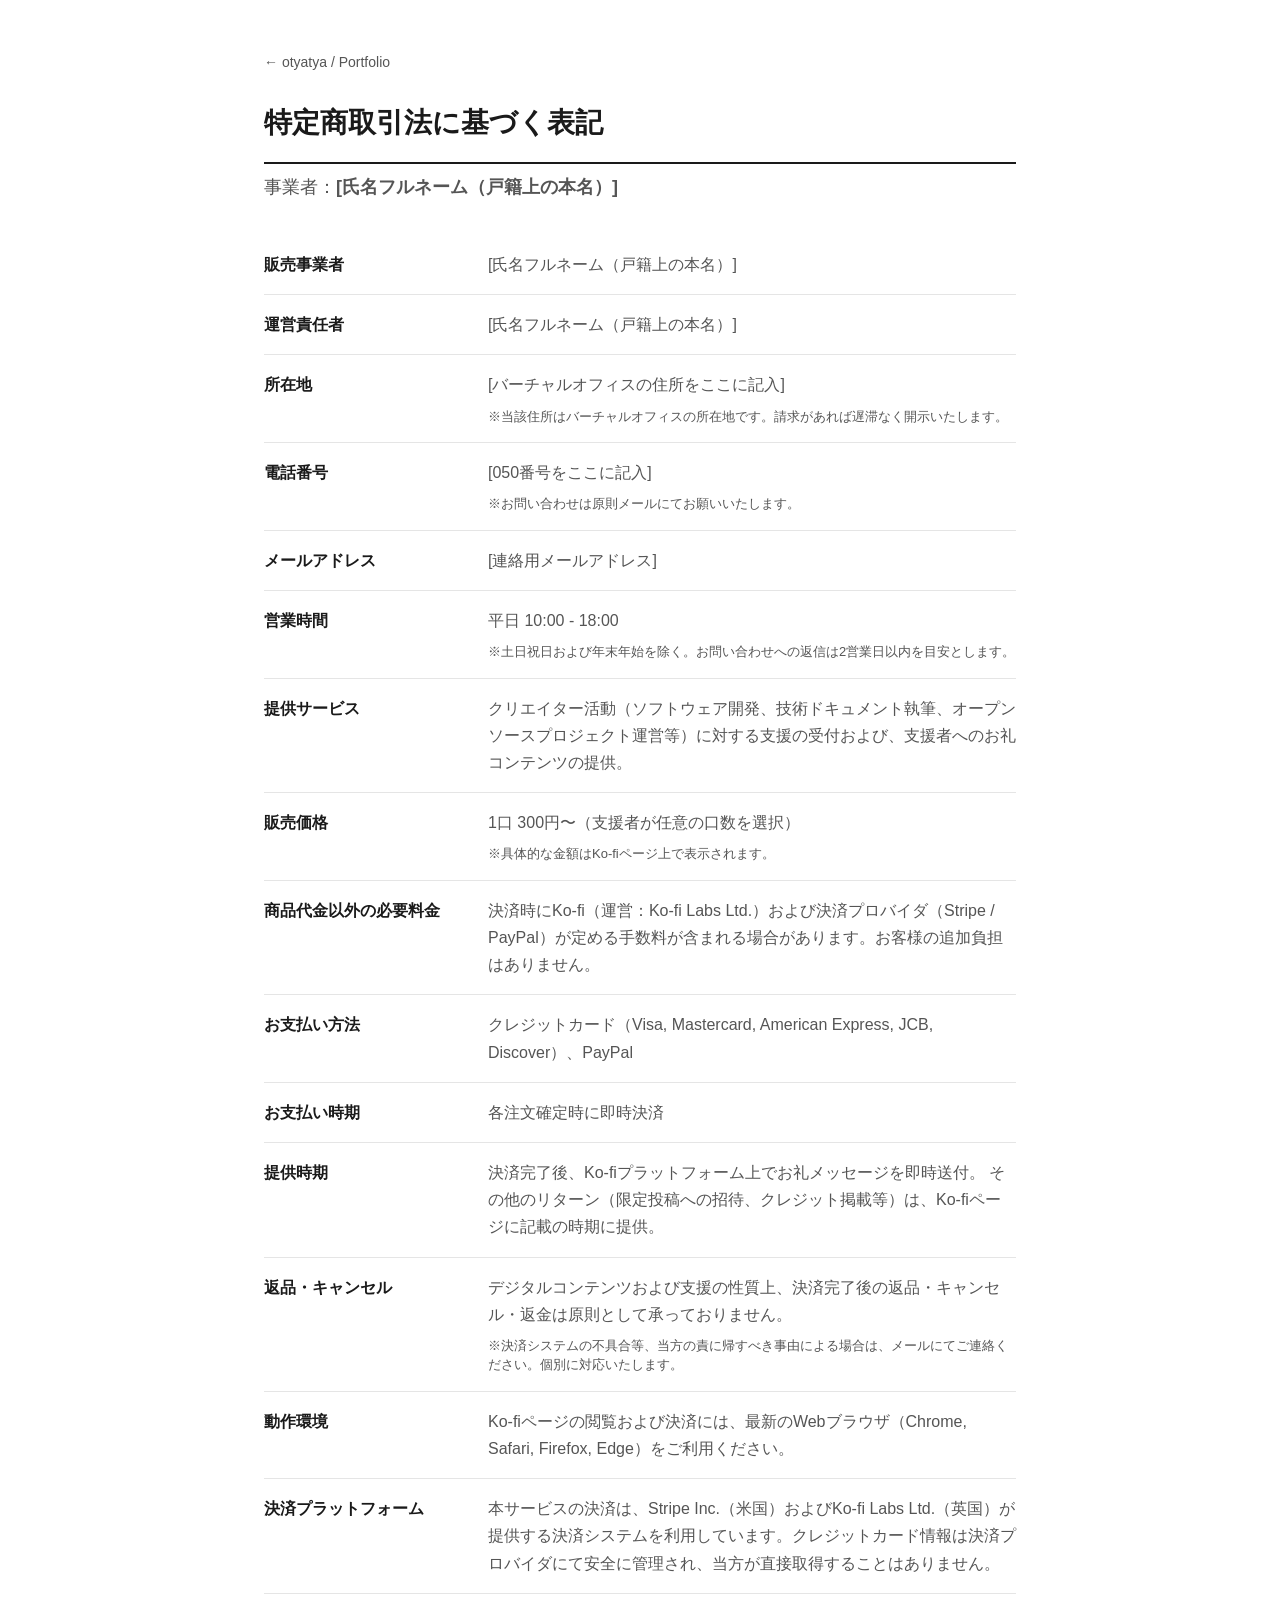
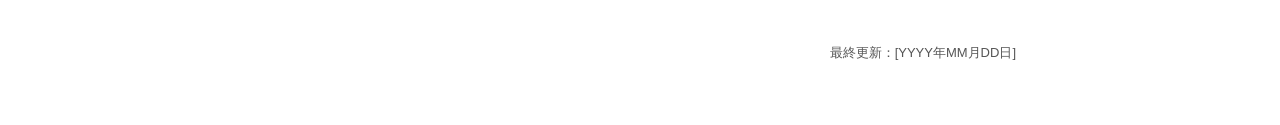
==== legal/tokushoho.html @ c8c9dba8 "Initial commit: portfolio site" ====
<!DOCTYPE html>
<html lang="ja">
<head>
<meta charset="UTF-8">
<meta name="viewport" content="width=device-width, initial-scale=1.0">
<title>特定商取引法に基づく表記 — otyatya</title>
<link rel="stylesheet" href="../style.css">
</head>
<body>
<div class="container legal">

<a class="back-link" href="../index.html">← otyatya / Portfolio</a>

<h1>特定商取引法に基づく表記</h1>
<p class="business-owner">事業者：<strong>[氏名フルネーム（戸籍上の本名）]</strong></p>

<dl>
  <div class="row">
    <dt>販売事業者</dt>
    <dd>[氏名フルネーム（戸籍上の本名）]</dd>
  </div>

  <div class="row">
    <dt>運営責任者</dt>
    <dd>[氏名フルネーム（戸籍上の本名）]</dd>
  </div>

  <div class="row">
    <dt>所在地</dt>
    <dd>
      [バーチャルオフィスの住所をここに記入]
      <span class="note">※当該住所はバーチャルオフィスの所在地です。請求があれば遅滞なく開示いたします。</span>
    </dd>
  </div>

  <div class="row">
    <dt>電話番号</dt>
    <dd>
      [050番号をここに記入]
      <span class="note">※お問い合わせは原則メールにてお願いいたします。</span>
    </dd>
  </div>

  <div class="row">
    <dt>メールアドレス</dt>
    <dd>[連絡用メールアドレス]</dd>
  </div>

  <div class="row">
    <dt>営業時間</dt>
    <dd>
      平日 10:00 - 18:00
      <span class="note">※土日祝日および年末年始を除く。お問い合わせへの返信は2営業日以内を目安とします。</span>
    </dd>
  </div>

  <div class="row">
    <dt>提供サービス</dt>
    <dd>
      クリエイター活動（ソフトウェア開発、技術ドキュメント執筆、オープンソースプロジェクト運営等）に対する支援の受付および、支援者へのお礼コンテンツの提供。
    </dd>
  </div>

  <div class="row">
    <dt>販売価格</dt>
    <dd>
      1口 300円〜（支援者が任意の口数を選択）
      <span class="note">※具体的な金額はKo-fiページ上で表示されます。</span>
    </dd>
  </div>

  <div class="row">
    <dt>商品代金以外の必要料金</dt>
    <dd>
      決済時にKo-fi（運営：Ko-fi Labs Ltd.）および決済プロバイダ（Stripe / PayPal）が定める手数料が含まれる場合があります。お客様の追加負担はありません。
    </dd>
  </div>

  <div class="row">
    <dt>お支払い方法</dt>
    <dd>クレジットカード（Visa, Mastercard, American Express, JCB, Discover）、PayPal</dd>
  </div>

  <div class="row">
    <dt>お支払い時期</dt>
    <dd>各注文確定時に即時決済</dd>
  </div>

  <div class="row">
    <dt>提供時期</dt>
    <dd>
      決済完了後、Ko-fiプラットフォーム上でお礼メッセージを即時送付。
      その他のリターン（限定投稿への招待、クレジット掲載等）は、Ko-fiページに記載の時期に提供。
    </dd>
  </div>

  <div class="row">
    <dt>返品・キャンセル</dt>
    <dd>
      デジタルコンテンツおよび支援の性質上、決済完了後の返品・キャンセル・返金は原則として承っておりません。
      <span class="note">※決済システムの不具合等、当方の責に帰すべき事由による場合は、メールにてご連絡ください。個別に対応いたします。</span>
    </dd>
  </div>

  <div class="row">
    <dt>動作環境</dt>
    <dd>
      Ko-fiページの閲覧および決済には、最新のWebブラウザ（Chrome, Safari, Firefox, Edge）をご利用ください。
    </dd>
  </div>

  <div class="row">
    <dt>決済プラットフォーム</dt>
    <dd>
      本サービスの決済は、Stripe Inc.（米国）およびKo-fi Labs Ltd.（英国）が提供する決済システムを利用しています。クレジットカード情報は決済プロバイダにて安全に管理され、当方が直接取得することはありません。
    </dd>
  </div>
</dl>

<p class="updated">最終更新：[YYYY年MM月DD日]</p>

</div>
</body>
</html>
---- style.css ----
:root {
  --fg: #1a1a1a;
  --muted: #555;
  --subtle: #888;
  --border: #e5e5e5;
  --bg: #fff;
  --bg-alt: #fafafa;
  --accent: #2563eb;
}

* { box-sizing: border-box; }

html { scroll-behavior: smooth; }

body {
  font-family: -apple-system, BlinkMacSystemFont, "Segoe UI", "Hiragino Sans", "Yu Gothic UI", "Meiryo", sans-serif;
  color: var(--fg);
  background: var(--bg);
  margin: 0;
  padding: 0;
  line-height: 1.7;
  -webkit-font-smoothing: antialiased;
}

a {
  color: var(--accent);
  text-decoration: none;
}
a:hover { text-decoration: underline; }

.container {
  max-width: 800px;
  margin: 0 auto;
  padding: 48px 24px;
}

.lang-en {
  display: block;
  font-size: 13px;
  color: var(--subtle);
  font-weight: 400;
  letter-spacing: 0.02em;
  margin-top: 2px;
}

/* ===== index.html ===== */

.site-header {
  padding-bottom: 24px;
  margin-bottom: 32px;
  border-bottom: 2px solid var(--fg);
}

.site-header h1 {
  font-size: 32px;
  margin: 0 0 4px;
  letter-spacing: -0.01em;
}

.tagline {
  margin: 0;
  color: var(--muted);
  font-size: 15px;
}

section {
  margin-bottom: 48px;
}

section h2 {
  font-size: 20px;
  margin: 0 0 16px;
  padding-bottom: 8px;
  border-bottom: 1px solid var(--border);
}

.about p {
  margin: 0 0 12px;
  color: var(--fg);
}
.about p:last-child { margin-bottom: 0; }

.projects-grid {
  display: grid;
  grid-template-columns: 1fr;
  gap: 16px;
}

.project-card {
  border: 1px solid var(--border);
  border-radius: 6px;
  padding: 20px;
  background: var(--bg-alt);
  transition: border-color 0.15s;
}
.project-card:hover { border-color: var(--fg); }

.project-card h3 {
  font-size: 16px;
  margin: 0 0 8px;
}

.project-card h3 a {
  color: var(--fg);
}

.project-card p {
  margin: 0 0 8px;
  color: var(--muted);
  font-size: 14px;
}
.project-card p:last-child { margin-bottom: 0; }

.project-meta {
  font-size: 12px;
  color: var(--subtle);
  margin-top: 8px;
}

.project-meta .tag {
  display: inline-block;
  padding: 2px 8px;
  border: 1px solid var(--border);
  border-radius: 3px;
  margin-right: 4px;
  background: var(--bg);
}

.links-list {
  list-style: none;
  padding: 0;
  margin: 0;
}

.links-list li {
  padding: 12px 0;
  border-bottom: 1px solid var(--border);
  display: flex;
  align-items: baseline;
  gap: 16px;
}
.links-list li:last-child { border-bottom: none; }

.links-list .label {
  font-weight: 600;
  min-width: 80px;
  color: var(--fg);
}

.site-footer {
  margin-top: 64px;
  padding-top: 24px;
  border-top: 1px solid var(--border);
  font-size: 13px;
  color: var(--subtle);
  display: flex;
  justify-content: space-between;
  align-items: center;
  flex-wrap: wrap;
  gap: 8px;
}

/* ===== legal/tokushoho.html ===== */

.legal h1 {
  font-size: 28px;
  margin: 0 0 8px;
  padding-bottom: 16px;
  border-bottom: 2px solid var(--fg);
}

.business-owner {
  font-size: 18px;
  margin: 0 0 32px;
  color: var(--muted);
}

dl {
  margin: 0;
  padding: 0;
}

.row {
  display: grid;
  grid-template-columns: 200px 1fr;
  border-bottom: 1px solid var(--border);
  padding: 16px 0;
  gap: 24px;
}

dt {
  font-weight: 600;
  color: var(--fg);
}

dd {
  margin: 0;
  color: var(--muted);
}

.note {
  font-size: 13px;
  color: var(--muted);
  margin-top: 8px;
  line-height: 1.5;
  display: block;
}

.updated {
  margin-top: 48px;
  text-align: right;
  font-size: 13px;
  color: var(--muted);
}

.back-link {
  display: inline-block;
  margin-bottom: 24px;
  font-size: 14px;
  color: var(--muted);
}

/* ===== Responsive ===== */

@media (max-width: 600px) {
  .row { grid-template-columns: 1fr; gap: 4px; }
  .container { padding: 32px 16px; }
  .site-header h1 { font-size: 26px; }
  .links-list li { flex-direction: column; gap: 4px; }
  .links-list .label { min-width: 0; }
  .site-footer { flex-direction: column; align-items: flex-start; }
}
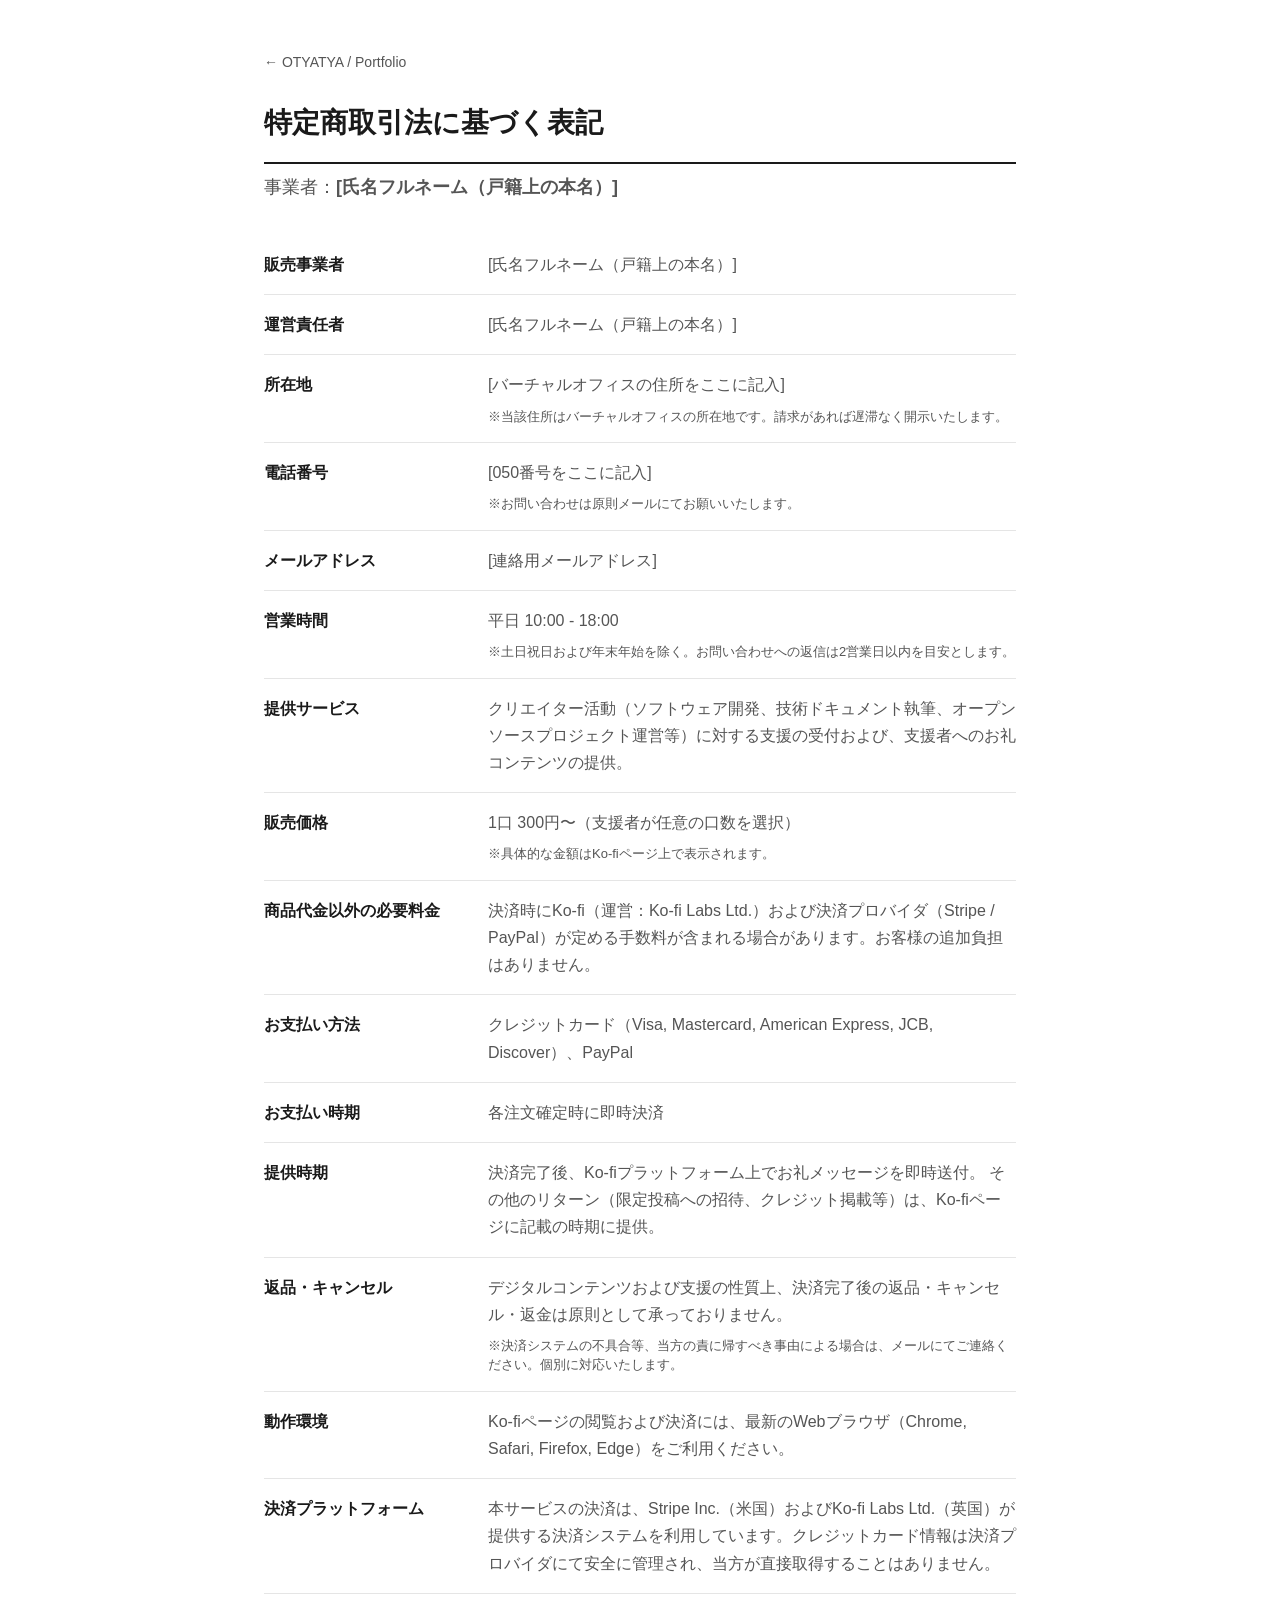
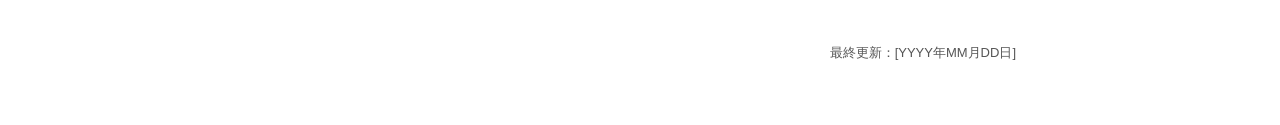
==== commit f548289a: "Capitalize brand name: otyatya -> OTYATYA" ====
--- a/legal/tokushoho.html
+++ b/legal/tokushoho.html
@@ -3,13 +3,13 @@
 <head>
 <meta charset="UTF-8">
 <meta name="viewport" content="width=device-width, initial-scale=1.0">
-<title>特定商取引法に基づく表記 — otyatya</title>
+<title>特定商取引法に基づく表記 — OTYATYA</title>
 <link rel="stylesheet" href="../style.css">
 </head>
 <body>
 <div class="container legal">
 
-<a class="back-link" href="../index.html">← otyatya / Portfolio</a>
+<a class="back-link" href="../index.html">← OTYATYA / Portfolio</a>
 
 <h1>特定商取引法に基づく表記</h1>
 <p class="business-owner">事業者：<strong>[氏名フルネーム（戸籍上の本名）]</strong></p>
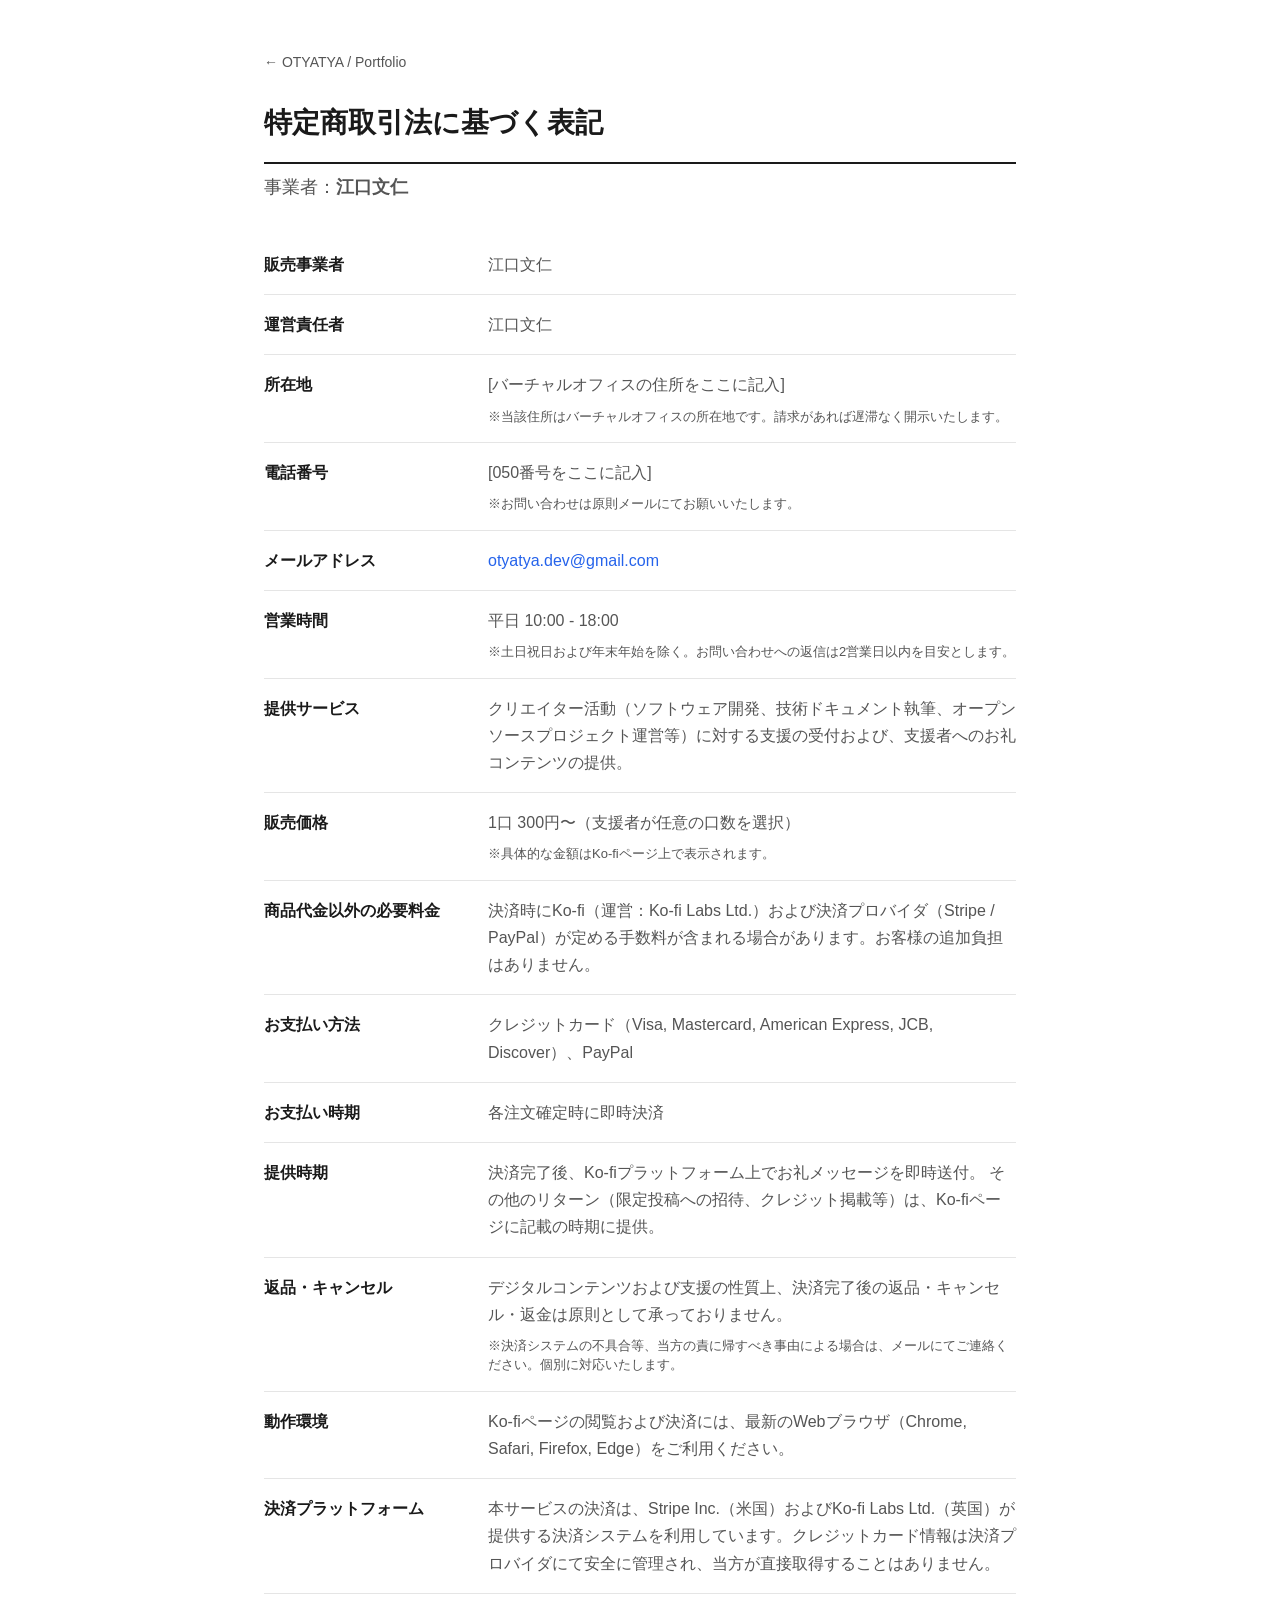
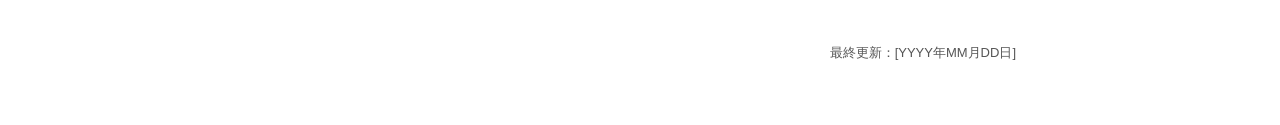
==== commit d244ea76: "Fill in real name and contact email on tokushoho page" ====
--- a/legal/tokushoho.html
+++ b/legal/tokushoho.html
@@ -12,17 +12,17 @@
 <a class="back-link" href="../index.html">← OTYATYA / Portfolio</a>
 
 <h1>特定商取引法に基づく表記</h1>
-<p class="business-owner">事業者：<strong>[氏名フルネーム（戸籍上の本名）]</strong></p>
+<p class="business-owner">事業者：<strong>江口文仁</strong></p>
 
 <dl>
   <div class="row">
     <dt>販売事業者</dt>
-    <dd>[氏名フルネーム（戸籍上の本名）]</dd>
+    <dd>江口文仁</dd>
   </div>
 
   <div class="row">
     <dt>運営責任者</dt>
-    <dd>[氏名フルネーム（戸籍上の本名）]</dd>
+    <dd>江口文仁</dd>
   </div>
 
   <div class="row">
@@ -43,7 +43,7 @@
 
   <div class="row">
     <dt>メールアドレス</dt>
-    <dd>[連絡用メールアドレス]</dd>
+    <dd><a href="mailto:otyatya.dev@gmail.com">otyatya.dev@gmail.com</a></dd>
   </div>
 
   <div class="row">
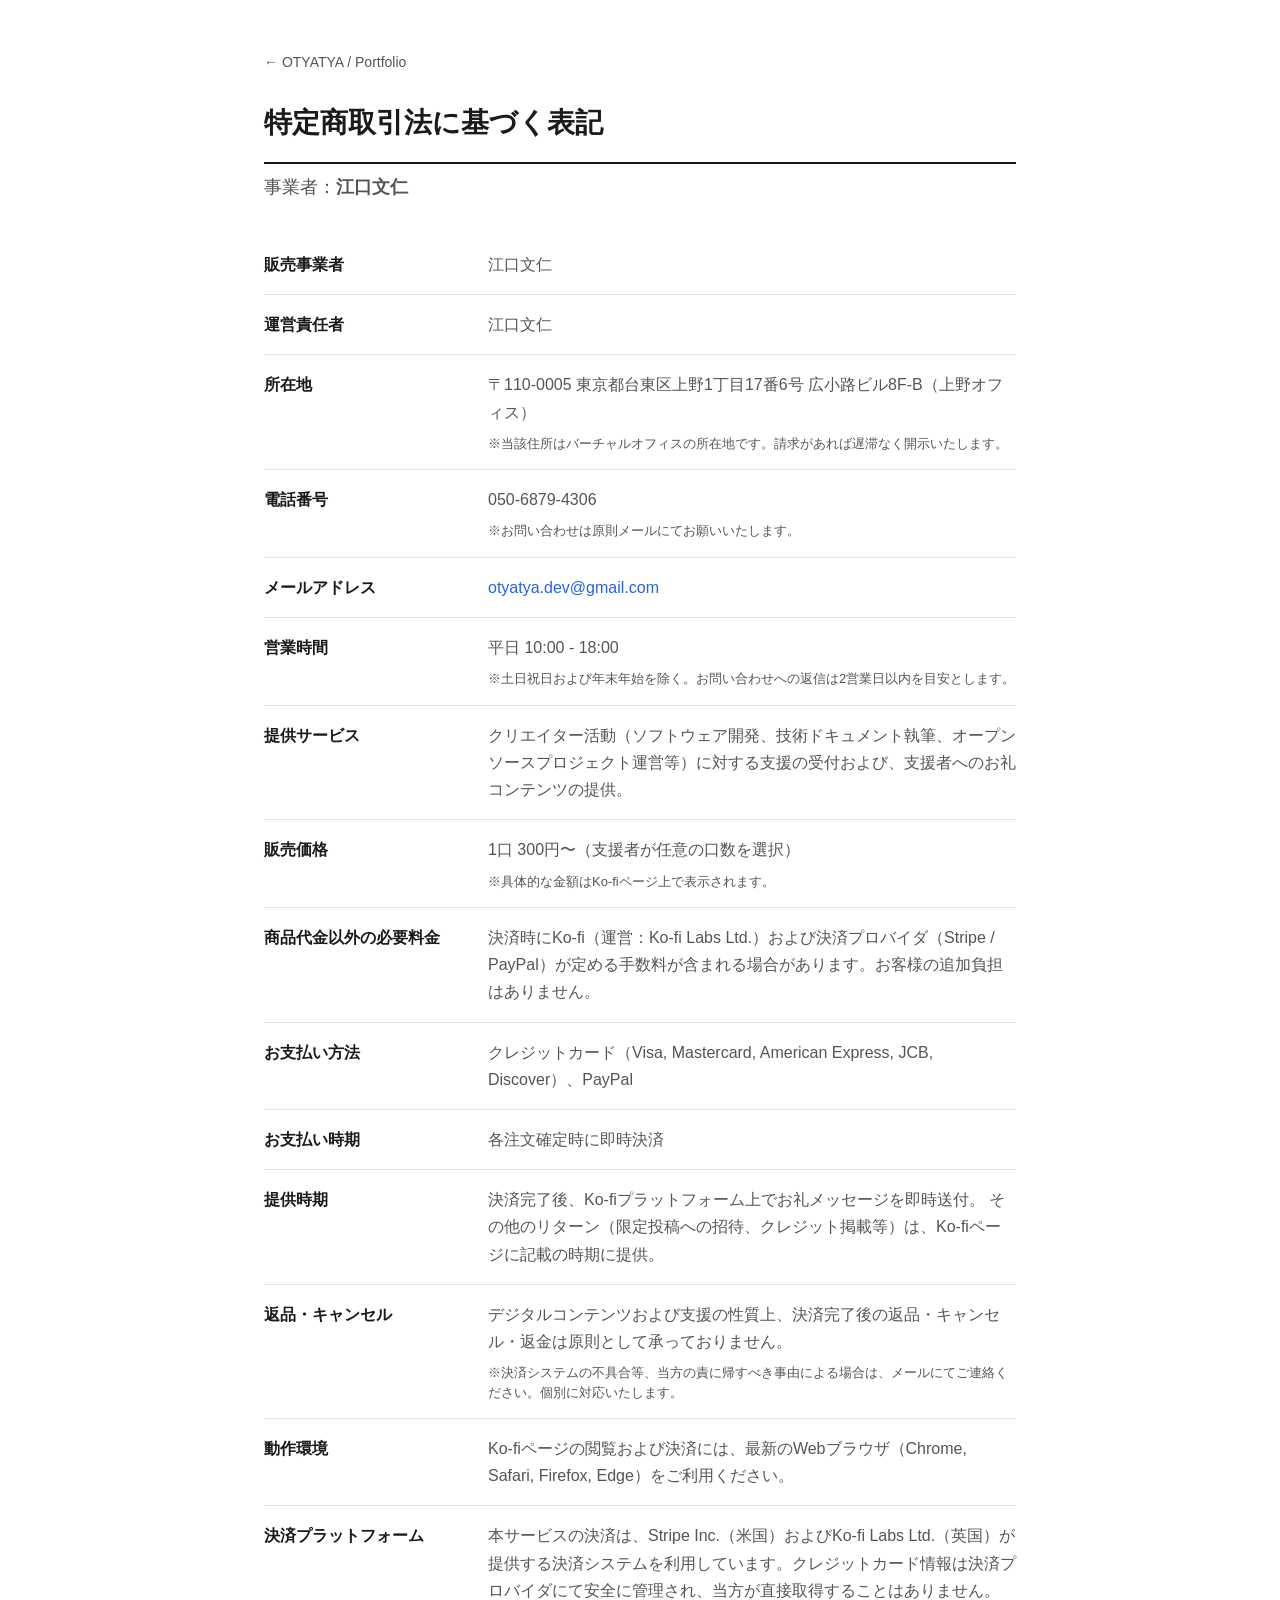
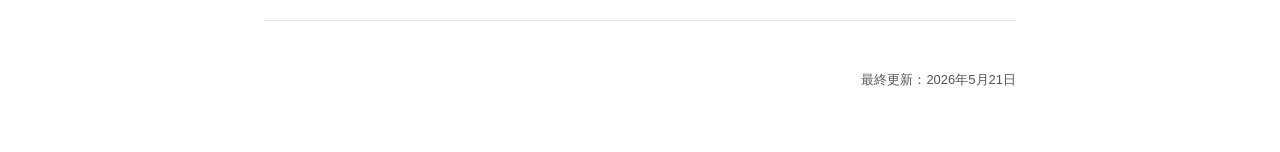
==== commit ef066c03: "Fill in office address, phone number, and last-updated date on tokushoho page" ====
--- a/legal/tokushoho.html
+++ b/legal/tokushoho.html
@@ -28,7 +28,7 @@
   <div class="row">
     <dt>所在地</dt>
     <dd>
-      [バーチャルオフィスの住所をここに記入]
+      〒110-0005 東京都台東区上野1丁目17番6号 広小路ビル8F-B（上野オフィス）
       <span class="note">※当該住所はバーチャルオフィスの所在地です。請求があれば遅滞なく開示いたします。</span>
     </dd>
   </div>
@@ -36,7 +36,7 @@
   <div class="row">
     <dt>電話番号</dt>
     <dd>
-      [050番号をここに記入]
+      050-6879-4306
       <span class="note">※お問い合わせは原則メールにてお願いいたします。</span>
     </dd>
   </div>
@@ -117,7 +117,7 @@
   </div>
 </dl>
 
-<p class="updated">最終更新：[YYYY年MM月DD日]</p>
+<p class="updated">最終更新：2026年5月21日</p>
 
 </div>
 </body>
